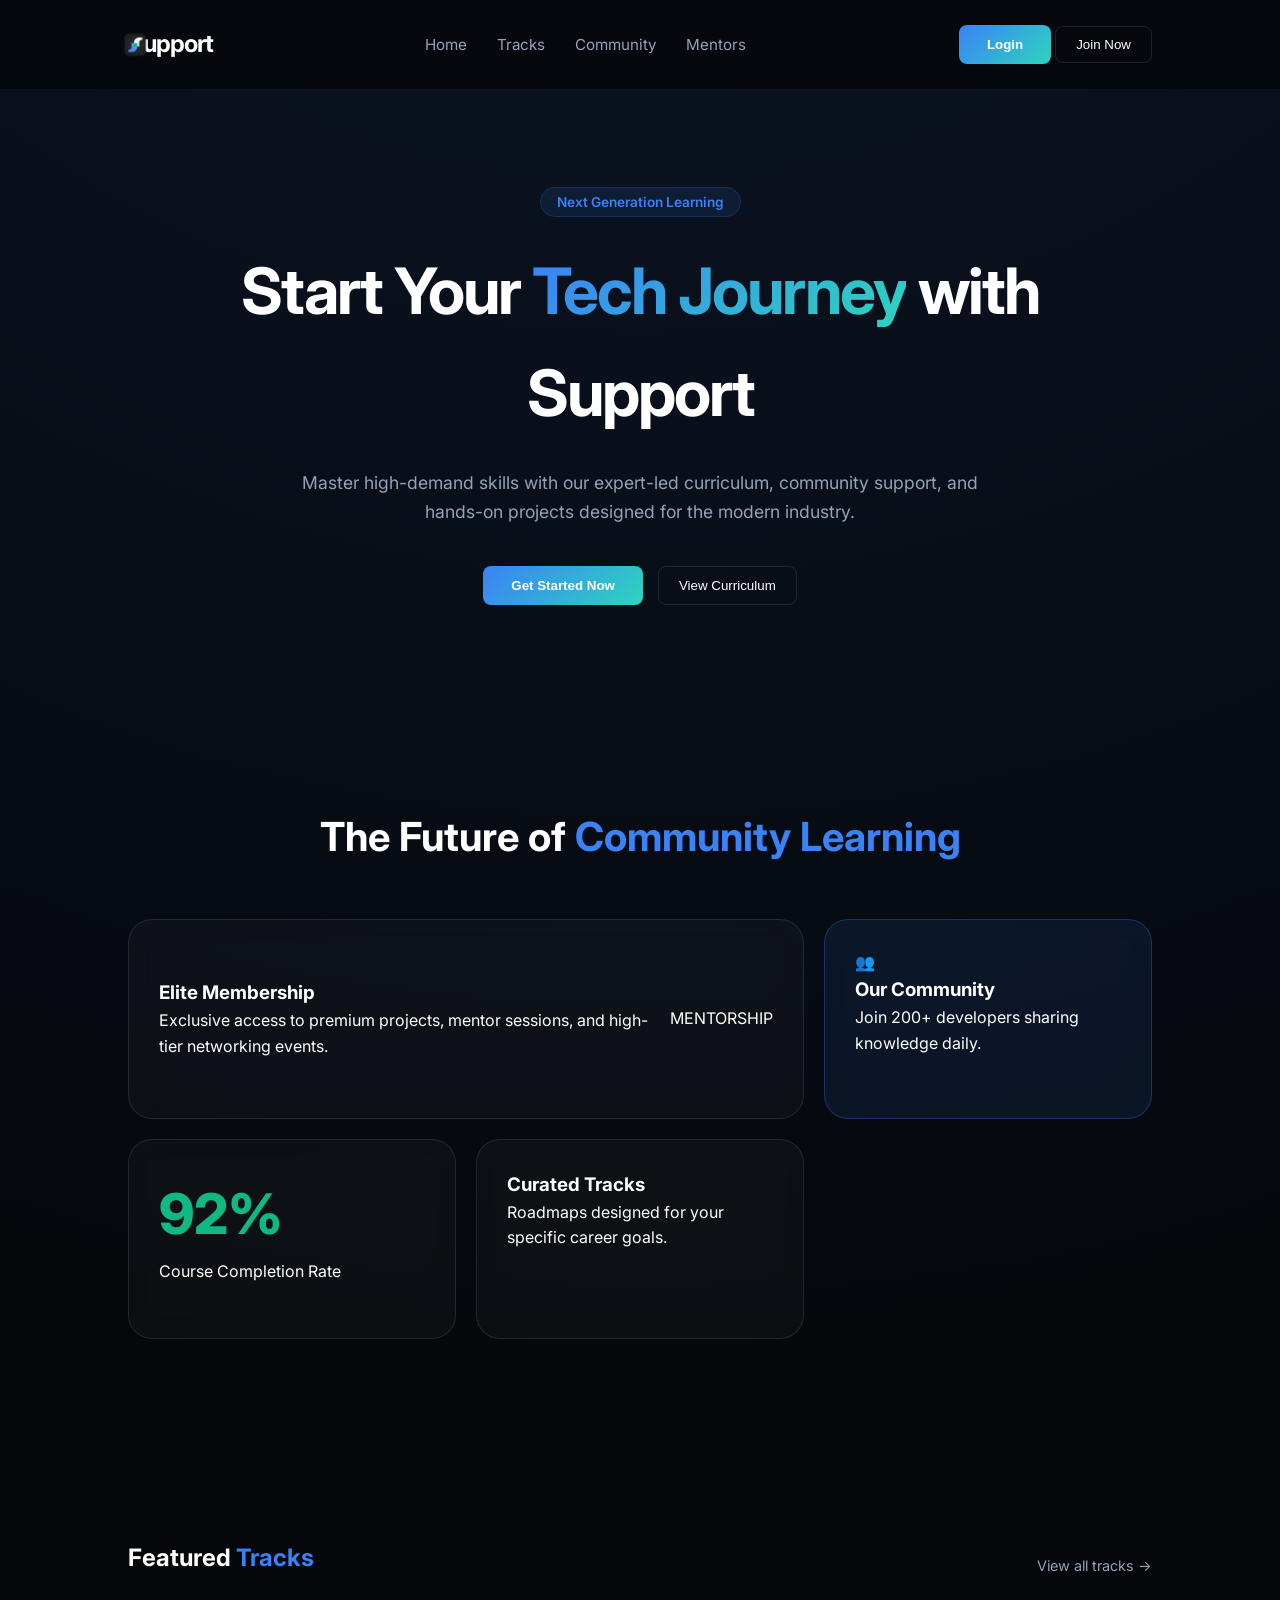
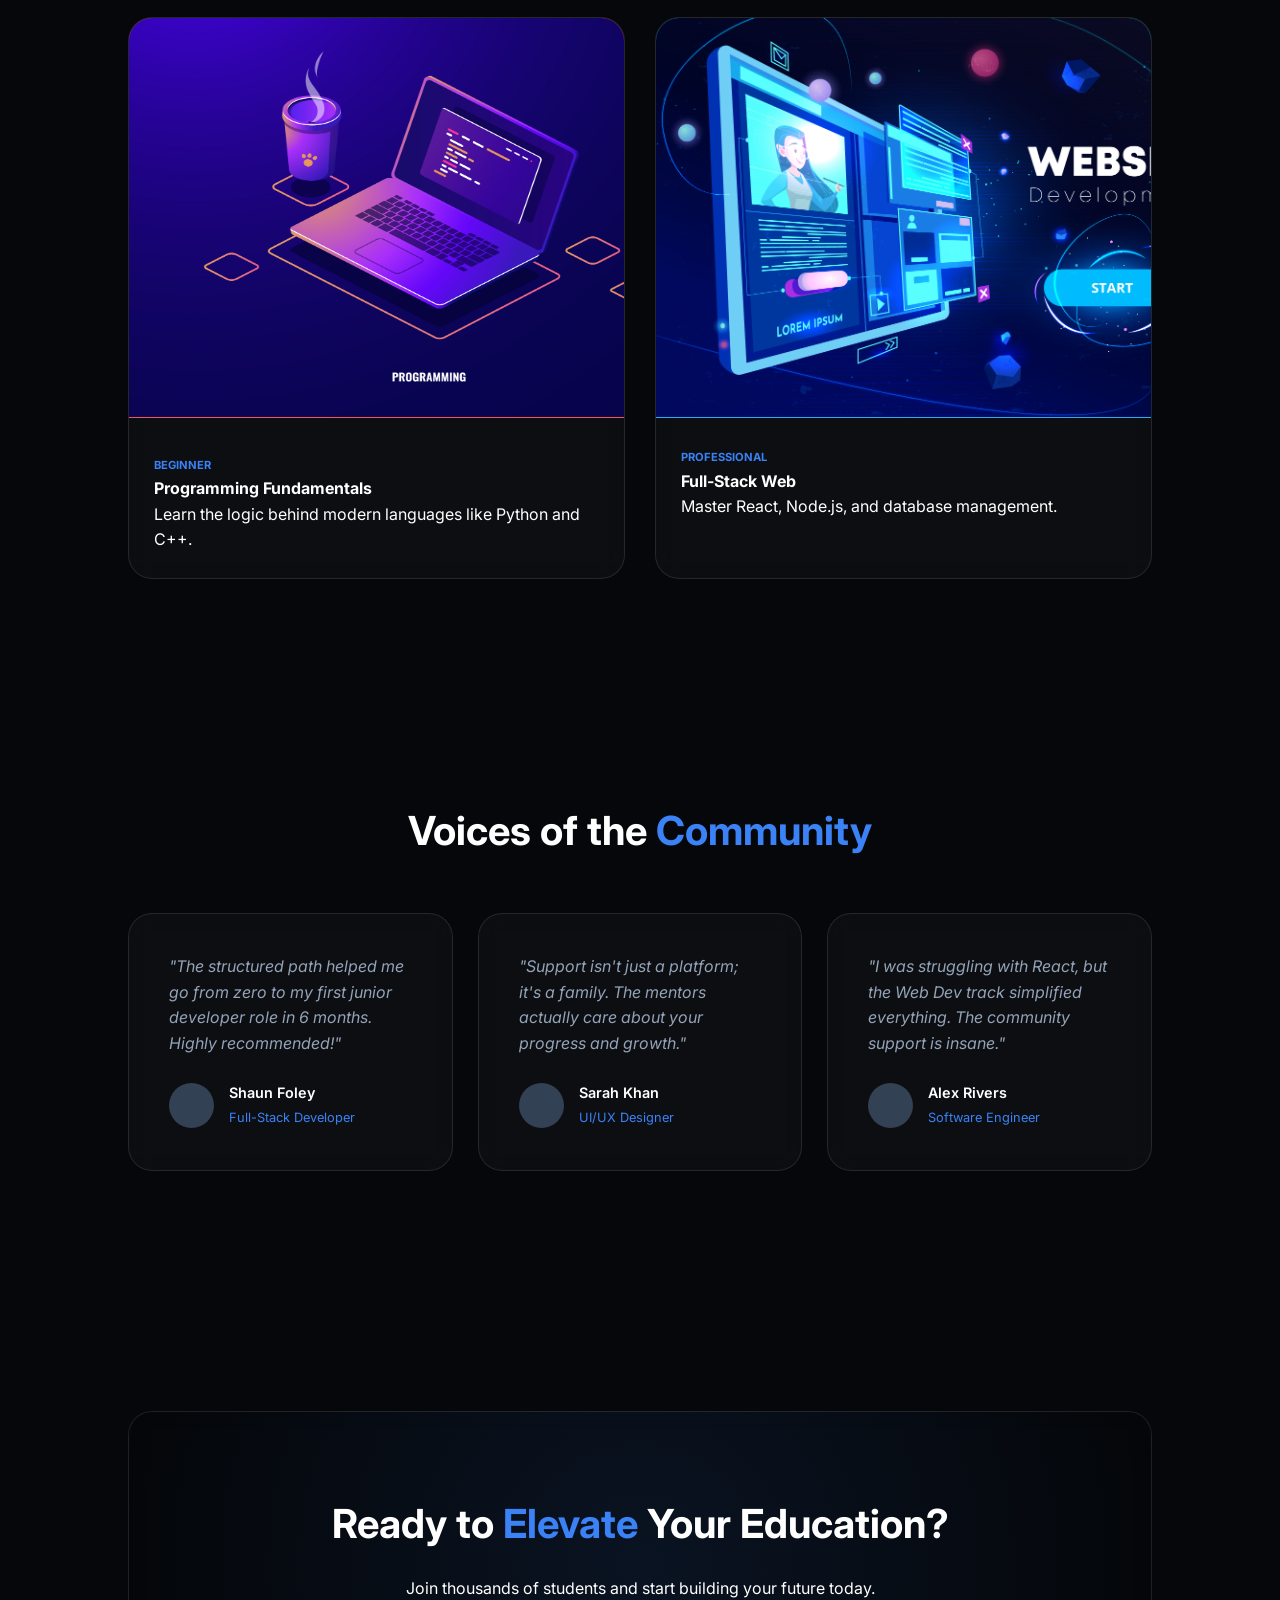
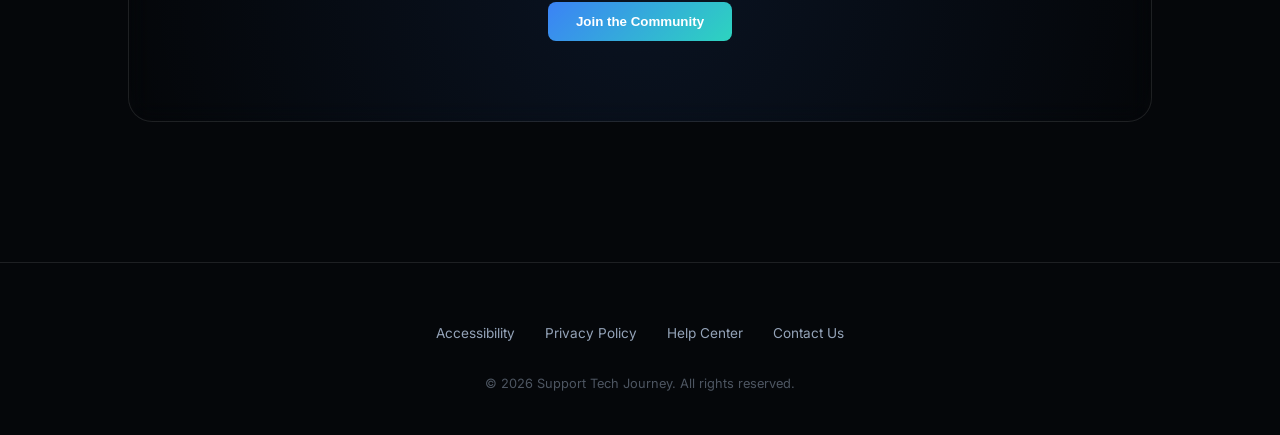
==== index.html @ 4a51d993 "add : main page and some assets" ====
<!DOCTYPE html>
<html lang="en">
<head>
    <meta charset="UTF-8">
    <meta name="viewport" content="width=device-width, initial-scale=1.0">
    <title>Support | Start Your Tech Journey</title>
    <link rel="stylesheet" href="css/style.css">
    <link rel="stylesheet" href="css/root.css">
    <link href="https://fonts.googleapis.com/css2?family=Inter:wght@300;400;600;700&display=swap" rel="stylesheet">
      <link rel="icon" type="image/png" href="assets/icons/ChatGPT_Image_Apr_16__2026__03_46_35_AM-removebg-preview.ico">
</head>
<body>

    <header>
        <nav class="navbar">
            <img src="assets/icons/ChatGPT_Image_Apr_16__2026__03_46_35_AM-removebg-preview.ico" alt="icon" width="30" height="30" class="support-icon"> 
            <div class="logo"> Support</div>
            <ul class="nav-links">
                <li><a href="#">Home</a></li>
                <li><a href="#">Tracks</a></li>
                <li><a href="#">Community</a></li>
                <li><a href="#">Mentors</a></li>
            </ul>
            <div class="nav-auth">
                <button class="btn-text">Login</button>
                <button class="btn-outline">Join Now</button>
            </div>
        </nav>
    </header>

    <section class="hero">
        <div class="hero-container">
            <span class="badge">Next Generation Learning</span>
            <h1>Start Your <span class="gradient-text">Tech Journey</span> with Support</h1>
            <p>Master high-demand skills with our expert-led curriculum, community support, and hands-on projects designed for the modern industry.</p>
            <div class="hero-actions">
                <button class="btn-primary">Get Started Now</button>
                <button class="btn-secondary">View Curriculum</button>
            </div>
        </div>
    </section>

    <section class="features">
        <h2 class="section-heading">The Future of <span class="blue-text">Community Learning</span></h2>
        <div class="bento-grid">
            <div class="card card-lg glass">
                <div class="card-content">
                    <h3>Elite Membership</h3>
                    <p>Exclusive access to premium projects, mentor sessions, and high-tier networking events.</p>
                </div>
                <div class="card-overlay-text">MENTORSHIP</div>
            </div>
            <div class="card card-sm glass accent-blue">
                <div class="icon">👥</div>
                <h3>Our Community</h3>
                <p>Join 200+ developers sharing knowledge daily.</p>
            </div>
            <div class="card card-sm glass">
                <h2 class="stat">92%</h2>
                <p>Course Completion Rate</p>
            </div>
            <div class="card card-md glass">
                <h3>Curated Tracks</h3>
                <p>Roadmaps designed for your specific career goals.</p>
            </div>
        </div>
    </section>

<section class="tracks">
        <div class="section-header">
            <h2>Featured <span class="blue-text">Tracks</span></h2>
            <a href="#" class="view-all">View all tracks →</a>
        </div>
        <div class="track-grid">
            <div class="track-card glass">
                <img src="assets/images/971.jpg" class="track-img img-prog">
                <div class="track-body">
                    <span class="tag">Beginner</span>
                    <h4>Programming Fundamentals</h4>
                    <p>Learn the logic behind modern languages like Python and C++.</p>
                </div>
            </div>
            <div class="track-card glass">
                
                    <img src="assets/images/1687.jpg" class="track-img img-web">
            
                <div class="track-body">
                    <span class="tag">Professional</span>
                    <h4>Full-Stack Web</h4>
                    <p>Master React, Node.js, and database management.</p>
                </div>
            </div>
        </div>
    </section>
    
    <section class="testimonials">
        <h2 class="section-heading">Voices of the <span class="blue-text">Community</span></h2>
        <div class="testimonial-grid">
            <div class="testimonial-card glass">
                <p>"The structured path helped me go from zero to my first junior developer role in 6 months. Highly recommended!"</p>
                <div class="user-info">
                    <div class="avatar"></div>
                    <div>
                        <span class="name">Shaun Foley</span>
                        <span class="title">Full-Stack Developer</span>
                    </div>
                </div>
            </div>
            <div class="testimonial-card glass">
                <p>"Support isn't just a platform; it's a family. The mentors actually care about your progress and growth."</p>
                <div class="user-info">
                    <div class="avatar"></div>
                    <div>
                        <span class="name">Sarah Khan</span>
                        <span class="title">UI/UX Designer</span>
                    </div>
                </div>
            </div>
            <div class="testimonial-card glass">
                <p>"I was struggling with React, but the Web Dev track simplified everything. The community support is insane."</p>
                <div class="user-info">
                    <div class="avatar"></div>
                    <div>
                        <span class="name">Alex Rivers</span>
                        <span class="title">Software Engineer</span>
                    </div>
                </div>
            </div>
        </div>
    </section>

    <section class="cta">
        <div class="cta-box glass">
            <h2>Ready to <span class="blue-text">Elevate</span> Your Education?</h2>
            <p>Join thousands of students and start building your future today.</p>
            <button class="btn-primary">Join the Community</button>
        </div>
    </section>

    <footer>
        <div class="footer-content">
            <div class="footer-links">
                <a href="#">Accessibility</a>
                <a href="#">Privacy Policy</a>
                <a href="#">Help Center</a>
                <a href="#">Contact Us</a>
            </div>
            <p class="copyright">© 2026 Support Tech Journey. All rights reserved.</p>
        </div>
    </footer>

</body>
</html>
---- css/style.css ----
* {
    margin: 0;
    padding: 0;
    box-sizing: border-box;
}

.support-icon{
    position: absolute;
    left: 120px;
}

body {
    background-color: var(--bg-color);
    color: var(--text-primary);
    font-family: 'Inter', sans-serif;
    line-height: 1.6;
    overflow-x: hidden;
    background-image: radial-gradient(circle at 50% -20%, rgba(59, 130, 246, 0.15), transparent 50%);
}

.navbar {
    display: flex;
    justify-content: space-between;
    align-items: center;
    padding: 25px 10%;
    position: sticky;
    top: 0;
    z-index: 1000;
    background: rgba(5, 7, 10, 0.8);
    backdrop-filter: blur(10px);
}

.logo { font-size: 1.5rem; font-weight: 700; letter-spacing: -1px; }

.nav-links { display: flex; list-style: none; gap: 30px; }
.nav-links a { text-decoration: none; color: var(--text-secondary); font-size: 0.95rem; transition: 0.3s; }
.nav-links a:hover { color: var(--text-primary); }


.btn-text {
    background: var(--gradient-blue);
    color: white;
    border: none;
    padding: 12px 28px;
    border-radius: 8px;
    font-weight: 600;
    cursor: pointer;
}

.btn-outline {
    background: transparent;
    border: 1px solid var(--border-color);
    color: white;
    padding: 10px 20px;
    border-radius: 8px;
    cursor: pointer;
}
.btn-primary {
    background: var(--gradient-blue);
    color: white;
    border: none;
    padding: 12px 28px;
    border-radius: 8px;
    font-weight: 600;
    cursor: pointer;
}

.btn-secondary {
    background: transparent;
    border: 1px solid var(--border-color);
    color: white;
    padding: 10px 20px;
    border-radius: 8px;
    cursor: pointer;
}




.hero {
    padding: 100px 10% 60px;
    text-align: center;
}

.badge {
    background: rgba(59, 130, 246, 0.1);
    border: 1px solid rgba(59, 130, 246, 0.2);
    color: var(--accent-blue);
    padding: 6px 16px;
    border-radius: 20px;
    font-size: 0.85rem;
    font-weight: 600;
}

.hero h1 {
    font-size: 4rem;
    margin: 25px 0;
    letter-spacing: -2px;
}

.gradient-text {
    background: var(--gradient-blue);
    -webkit-background-clip: text;
    -webkit-text-fill-color: transparent;
}

.hero p {
    color: var(--text-secondary);
    max-width: 700px;
    margin: 0 auto 40px;
    font-size: 1.1rem;
}

.hero-actions { display: flex; justify-content: center; gap: 15px; }

.features { padding: 80px 10%; }
.section-heading { text-align: center; margin-bottom: 50px; font-size: 2.5rem; }
.blue-text { color: var(--accent-blue); }

.bento-grid {
    display: grid;
    grid-template-columns: repeat(3, 1fr);
    grid-template-rows: repeat(2, 200px);
    gap: 20px;
}

.glass {
    background: var(--card-bg);
    border: 1px solid var(--border-color);
    backdrop-filter: blur(12px);
    border-radius: 24px;
    padding: 30px;
    position: relative;
    overflow: hidden;
}

.card-lg { grid-column: span 2; display: flex; align-items: center; }
.accent-blue { background: rgba(59, 130, 246, 0.1); border-color: rgba(59, 130, 246, 0.3); }

.stat { font-size: 3.5rem; font-weight: 800; color: #10b981; }

.tracks { padding: 60px 10%; }
.section-header { display: flex; justify-content: space-between; align-items: flex-end; margin-bottom: 40px; }
.view-all { color: var(--text-secondary); text-decoration: none; font-size: 0.9rem; }

.track-grid { display: grid; grid-template-columns: 1fr 1fr; gap: 30px; }
.track-card { padding: 0; transition: transform 0.3s ease; cursor: pointer; }
.track-card:hover { transform: translateY(-10px); border-color: var(--accent-blue); }

.track-img { height: 400px;background: #1a1c2e; border-bottom: 1px solid var(--border-color); }
.img-prog { background: linear-gradient(to bottom, #ef4444, #991b1b);  width: 600px;}
.img-web { background: #0ea5e9; display: flex; align-items: center; justify-content: center; font-weight: 800; width: 600px;}

.track-body { padding: 25px; }
.tag { font-size: 0.7rem; text-transform: uppercase; color: var(--accent-blue); font-weight: 700; }

.testimonials {
    padding: 100px 10%;
    text-align: center;
}

.testimonial-grid {
    display: grid;
    grid-template-columns: repeat(auto-fit, minmax(300px, 1fr));
    gap: 25px;
    margin-top: 50px;
}

.testimonial-card {
    text-align: left;
    padding: 40px;
}

.testimonial-card p {
    color: var(--text-secondary);
    font-style: italic;
    margin-bottom: 25px;
    font-size: 1rem;
}

.user-info {
    display: flex;
    align-items: center;
    gap: 15px;
}

.avatar {
    width: 45px;
    height: 45px;
    background: #334155;
    border-radius: 50%;
}

.name {
    display: block;
    font-weight: 600;
    font-size: 0.9rem;
}

.title {
    font-size: 0.8rem;
    color: var(--accent-blue);
}

.cta {
    padding: 80px 10%;
    text-align: center;
}

.cta-box {
    padding: 80px 40px;
    background: radial-gradient(circle at center, rgba(59, 130, 246, 0.1), transparent);
}

.cta h2 {
    font-size: 2.5rem;
    margin-bottom: 20px;
}

footer {
    padding: 60px 10% 40px;
    border-top: 1px solid var(--border-color);
    text-align: center;
}

.footer-links {
    display: flex;
    justify-content: center;
    gap: 30px;
    margin-bottom: 30px;
}

.footer-links a {
    color: var(--text-secondary);
    text-decoration: none;
    font-size: 0.85rem;
    transition: 0.3s;
}

.footer-links a:hover {
    color: var(--text-primary);
}

.social-icons {
    margin-bottom: 20px;
    font-size: 1.2rem;
    display: flex;
    justify-content: center;
    gap: 20px;
    opacity: 0.7;
}

.copyright {
    font-size: 0.8rem;
    color: var(--text-secondary);
    opacity: 0.5;
}

section {
    margin-bottom: 60px;
}
---- css/root.css ----
:root {
    --bg-color: #05070a;
    --card-bg: rgba(255, 255, 255, 0.03);
    --border-color: rgba(255, 255, 255, 0.1);
    --accent-blue: #3b82f6;
    --text-primary: #ffffff;
    --text-secondary: #94a3b8;
    --gradient-blue: linear-gradient(135deg, #3b82f6 0%, #2dd4bf 100%);
}
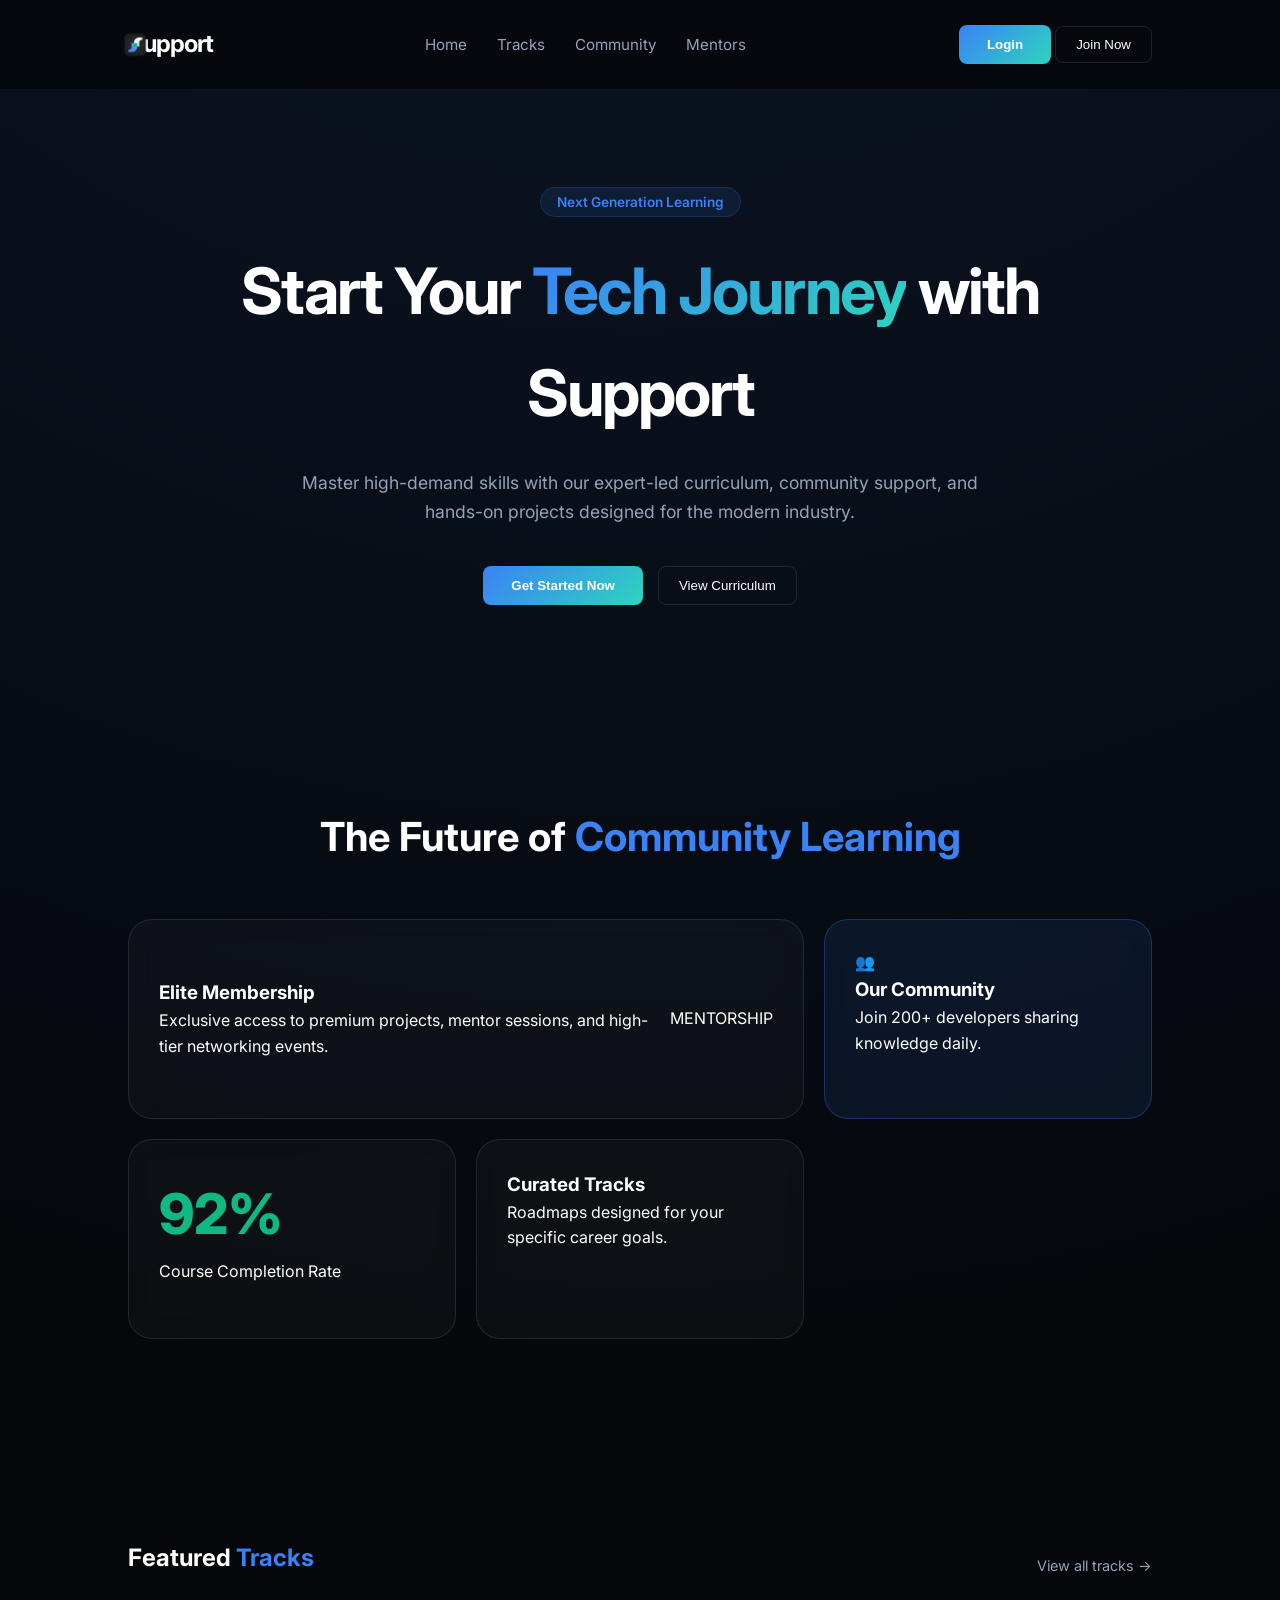
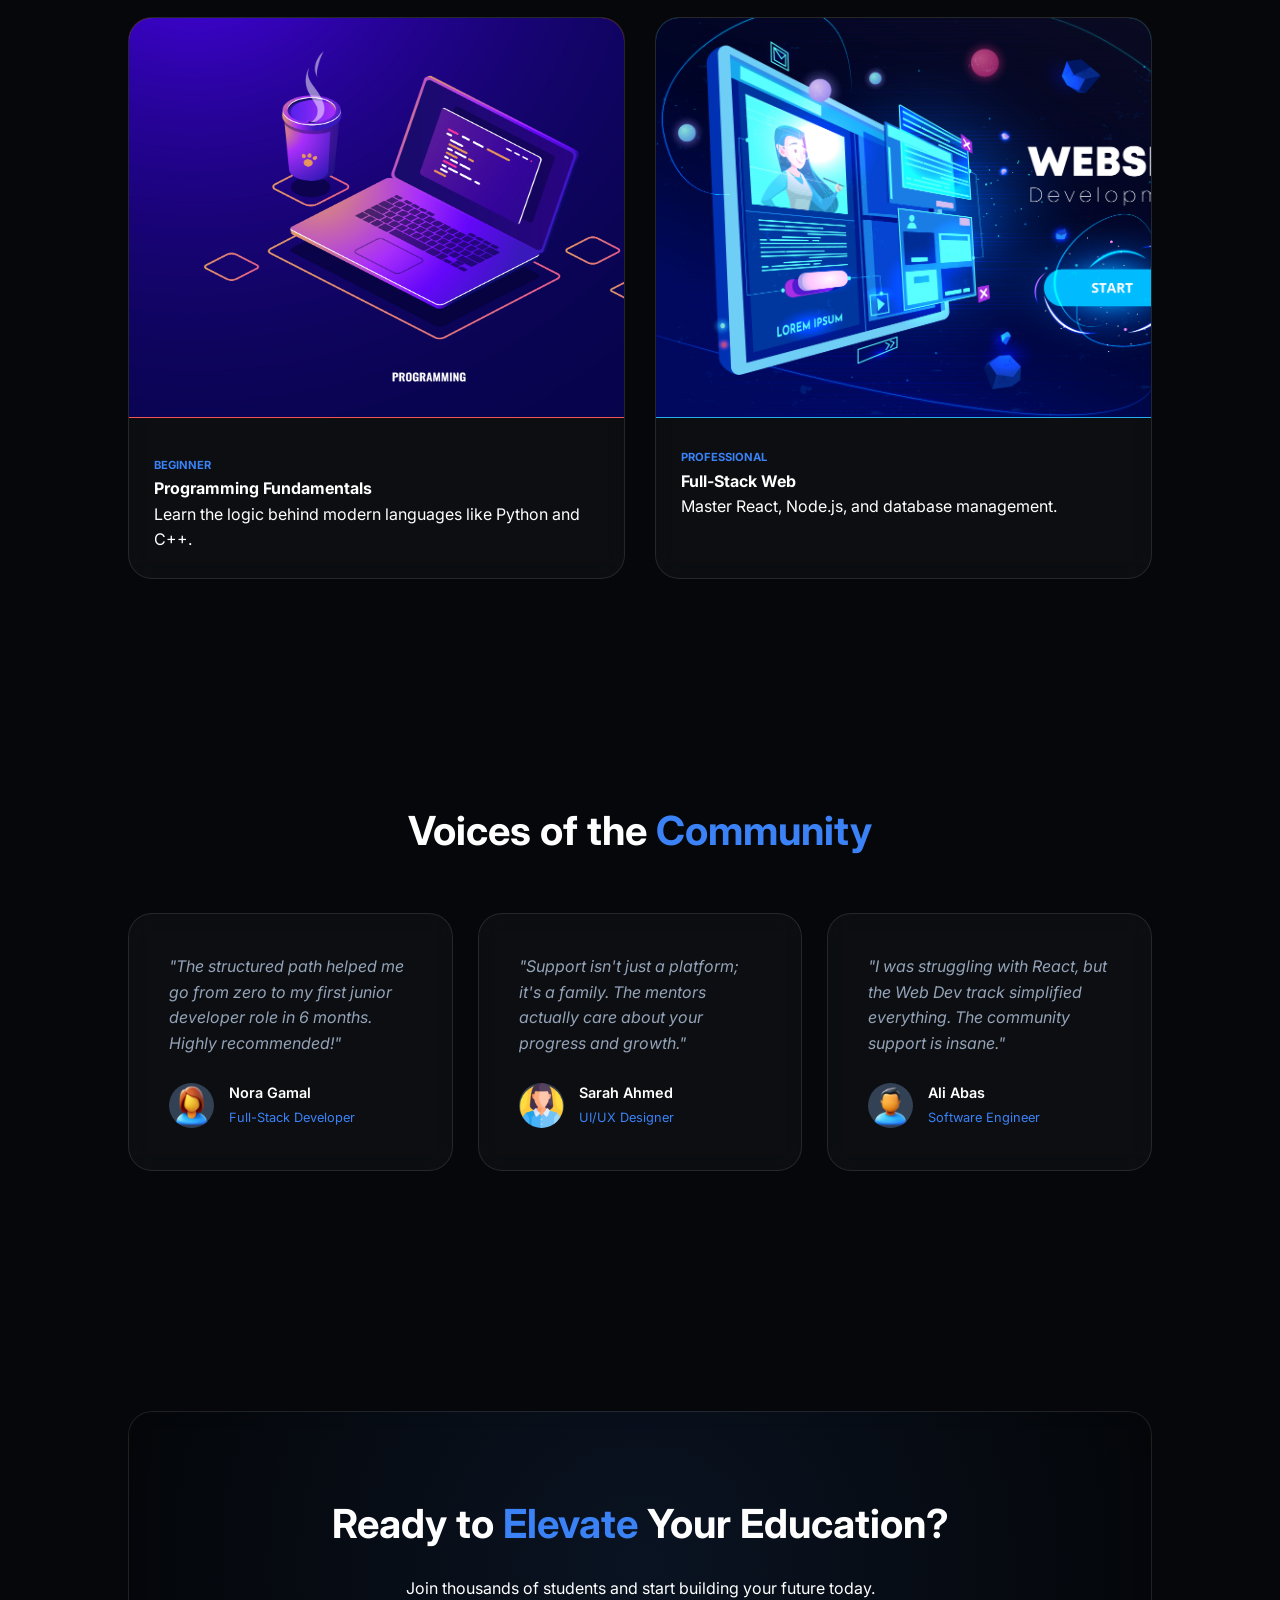
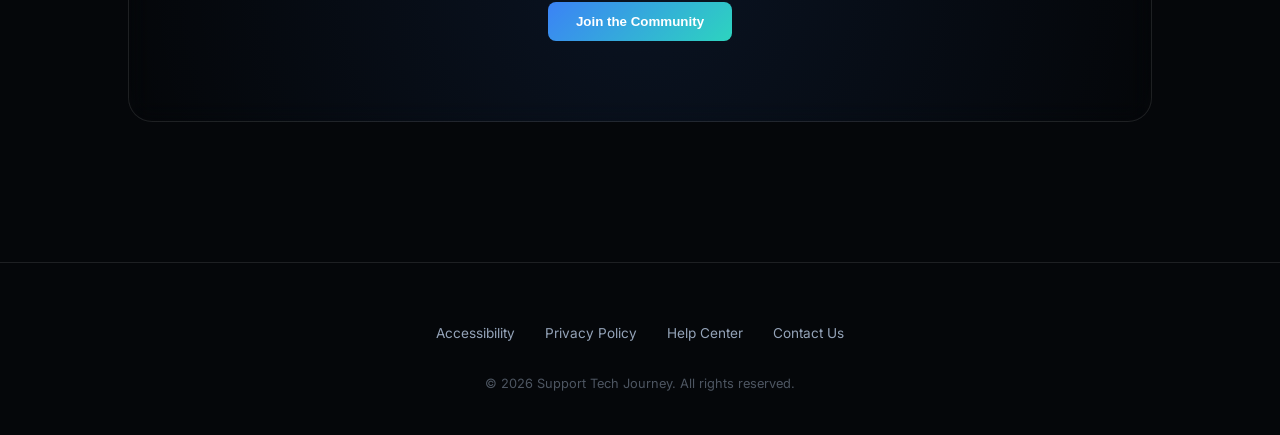
==== commit b84bfdca: "fix : main and profile wronge events" ====
--- a/index.html
+++ b/index.html
@@ -29,7 +29,7 @@
     </header>
 
     <section class="hero">
-        <div class="hero-container">
+        <div class="hero-cont">
             <span class="badge">Next Generation Learning</span>
             <h1>Start Your <span class="gradient-text">Tech Journey</span> with Support</h1>
             <p>Master high-demand skills with our expert-led curriculum, community support, and hands-on projects designed for the modern industry.</p>
@@ -99,9 +99,9 @@
             <div class="testimonial-card glass">
                 <p>"The structured path helped me go from zero to my first junior developer role in 6 months. Highly recommended!"</p>
                 <div class="user-info">
-                    <div class="avatar"></div>
+                    <img src="assets/icons/icons8-person-50-2.png" alt="" class="avatar">
                     <div>
-                        <span class="name">Shaun Foley</span>
+                        <span class="name">Nora Gamal</span>
                         <span class="title">Full-Stack Developer</span>
                     </div>
                 </div>
@@ -109,9 +109,9 @@
             <div class="testimonial-card glass">
                 <p>"Support isn't just a platform; it's a family. The mentors actually care about your progress and growth."</p>
                 <div class="user-info">
-                    <div class="avatar"></div>
+                    <img src="assets/icons/woman_4140054.png" alt="" class="avatar">
                     <div>
-                        <span class="name">Sarah Khan</span>
+                        <span class="name">Sarah Ahmed</span>
                         <span class="title">UI/UX Designer</span>
                     </div>
                 </div>
@@ -119,9 +119,9 @@
             <div class="testimonial-card glass">
                 <p>"I was struggling with React, but the Web Dev track simplified everything. The community support is insane."</p>
                 <div class="user-info">
-                    <div class="avatar"></div>
+                   <img src="assets/icons/icons8-person-50.png" alt=""class="avatar">
                     <div>
-                        <span class="name">Alex Rivers</span>
+                        <span class="name">Ali Abas</span>
                         <span class="title">Software Engineer</span>
                     </div>
                 </div>
@@ -133,7 +133,7 @@
         <div class="cta-box glass">
             <h2>Ready to <span class="blue-text">Elevate</span> Your Education?</h2>
             <p>Join thousands of students and start building your future today.</p>
-            <button class="btn-primary">Join the Community</button>
+            <button class="btn-primary"  onclick="window.location.href='pages/profile.html'">Join the Community</button>
         </div>
     </section>
 
--- a/css/root.css
+++ b/css/root.css
@@ -6,4 +6,12 @@
     --text-primary: #ffffff;
     --text-secondary: #94a3b8;
     --gradient-blue: linear-gradient(135deg, #3b82f6 0%, #2dd4bf 100%);
+        --bg-darker: #05070a;
+    --bg-sidebar: #0a0c1a;
+    --accent-blue: #3b82f6;
+    --accent-green: #10b981;
+    --text-main: #ffffff;
+    --text-dim: #94a3b8;
+    --glass: rgba(255, 255, 255, 0.03);
+    --border: rgba(255, 255, 255, 0.08);
 }
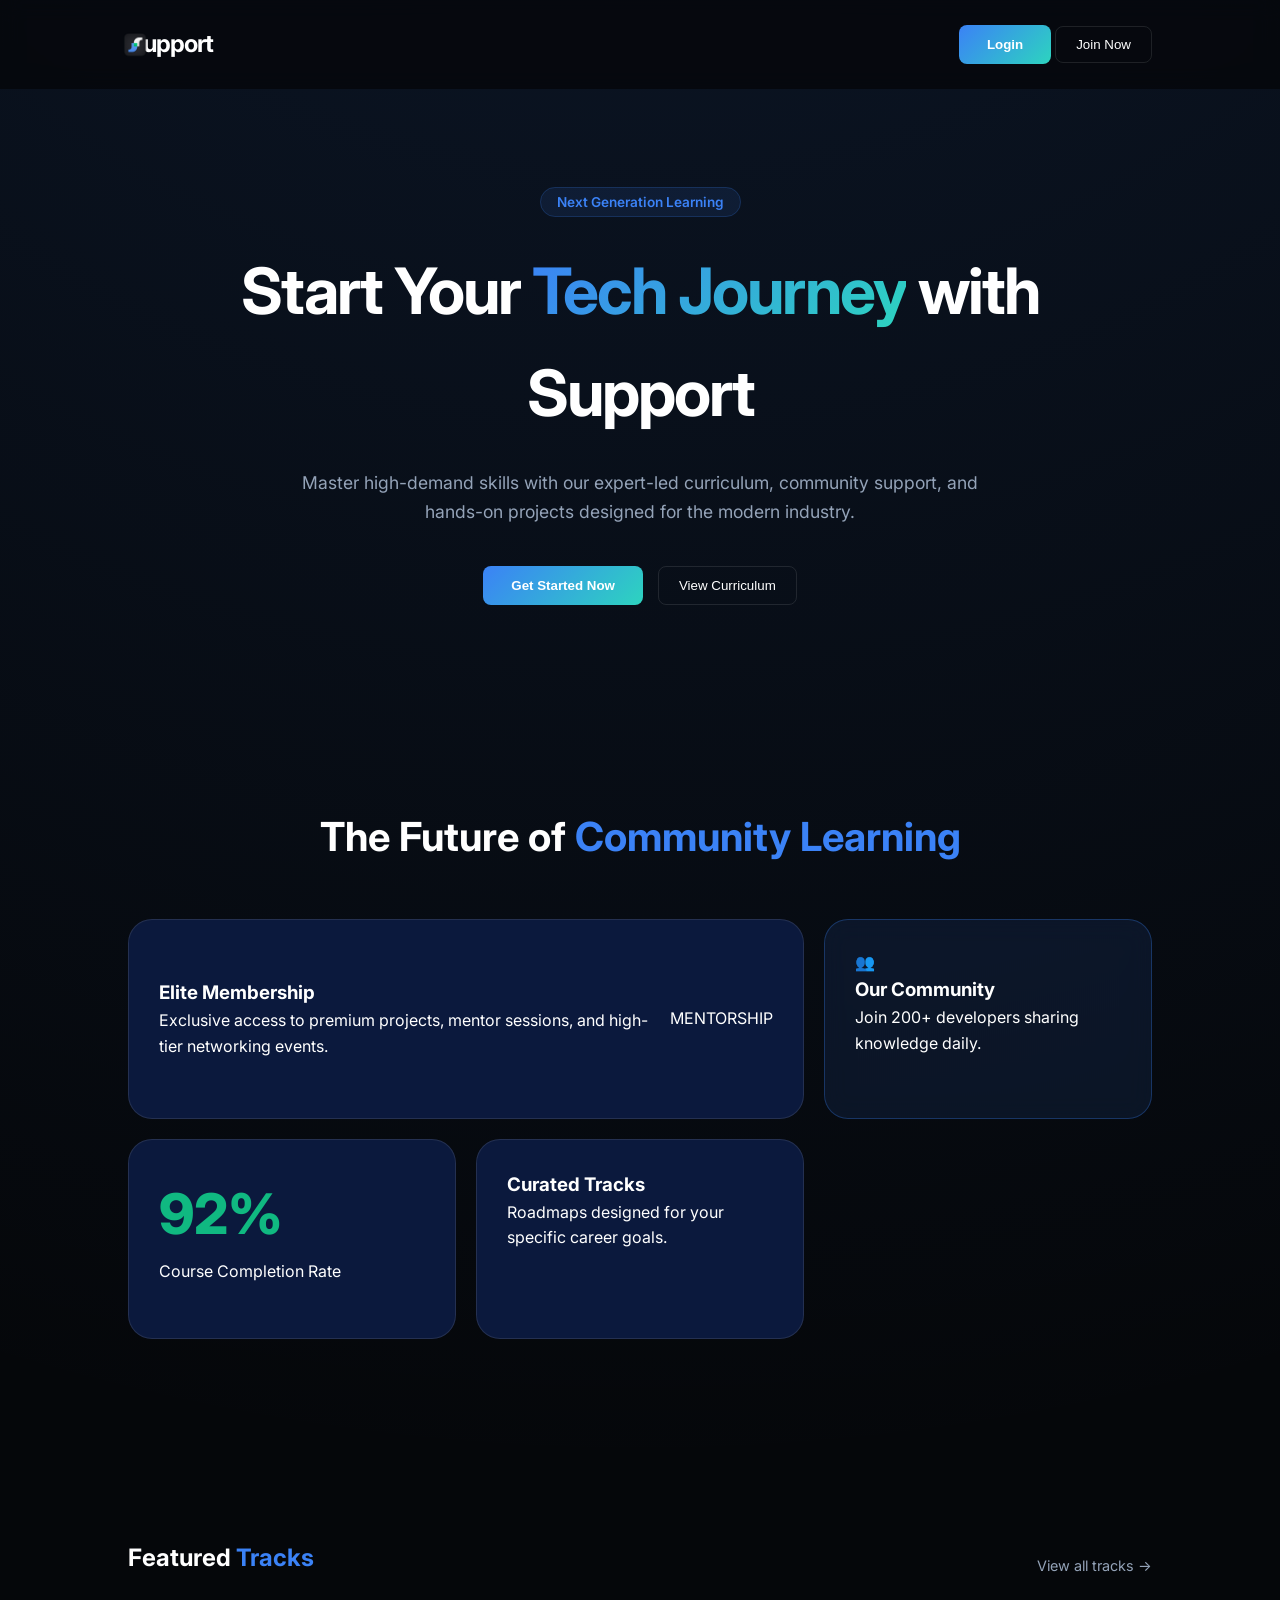
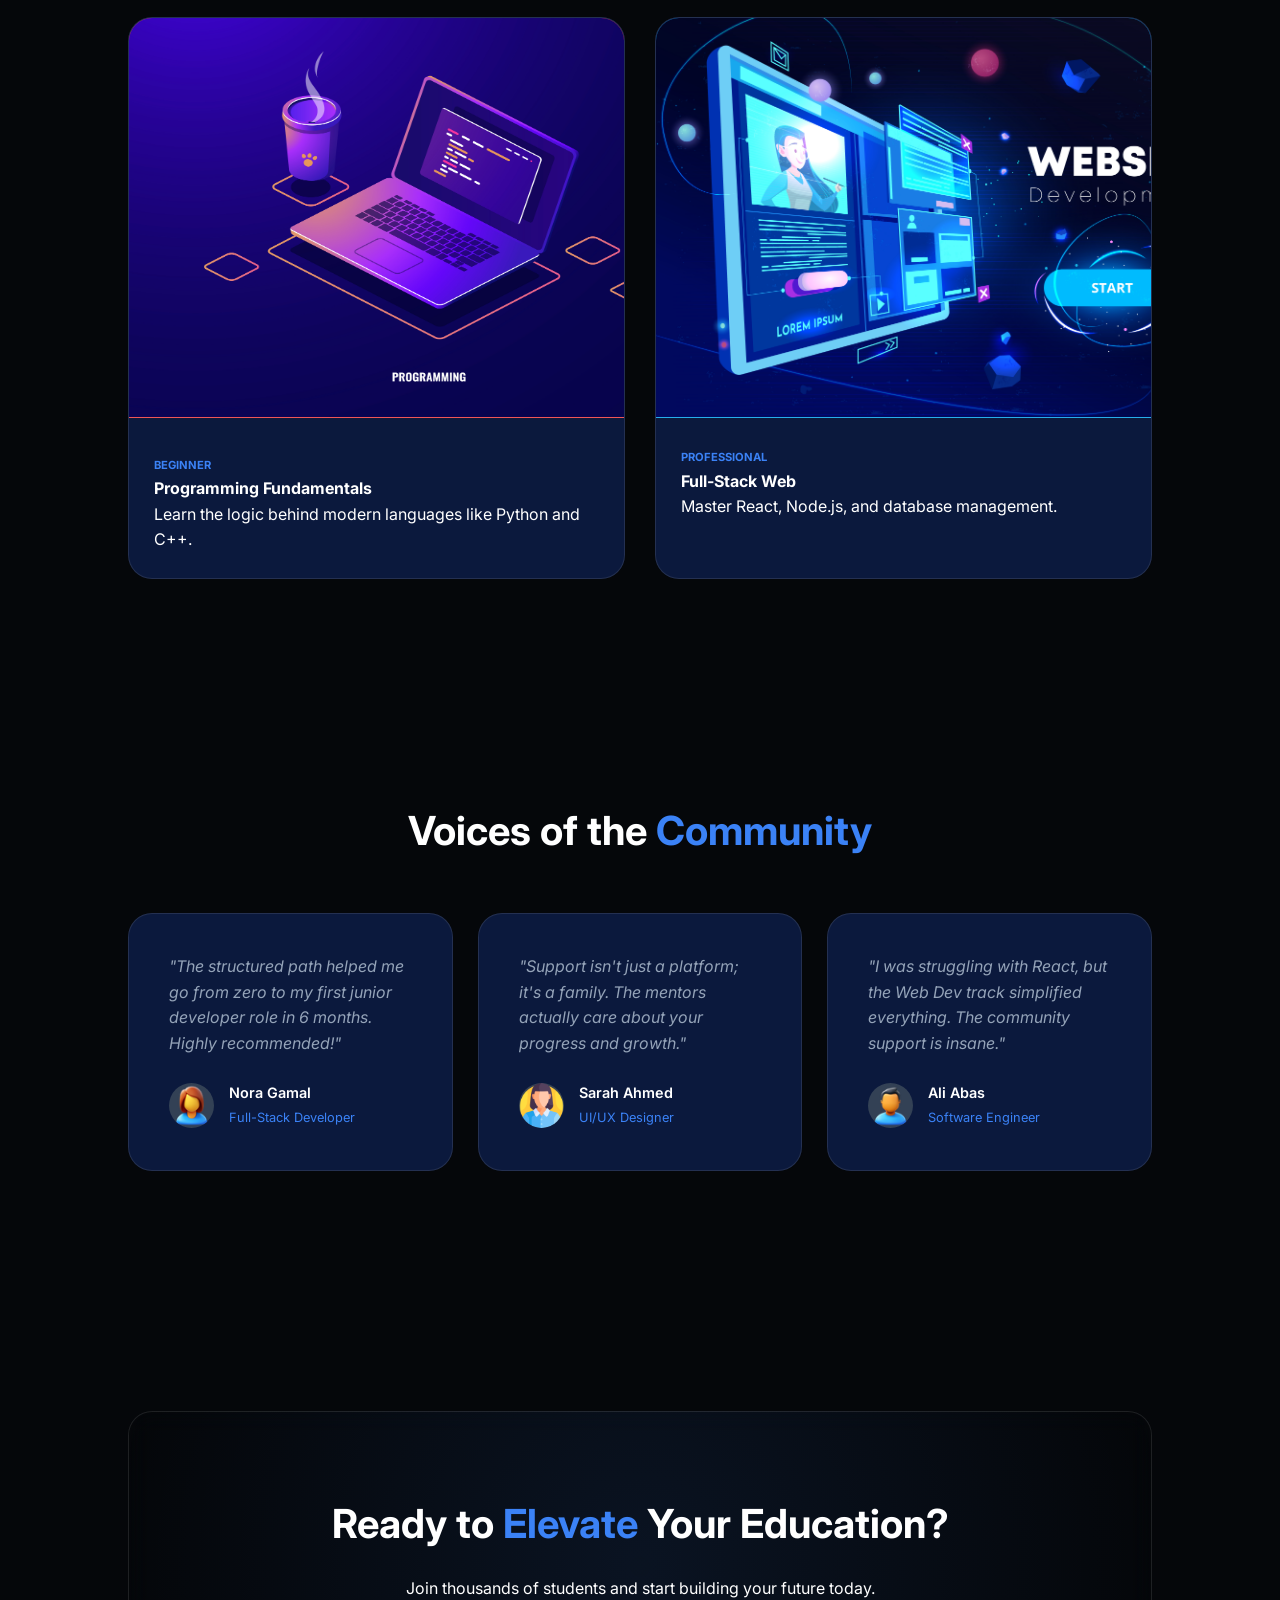
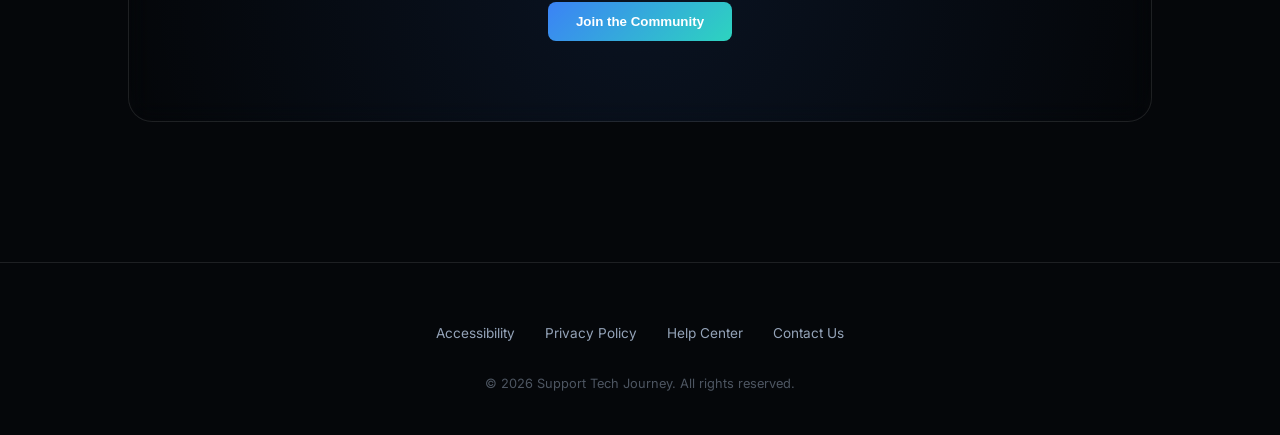
==== commit 97a50dcc: "add : core pages" ====
--- a/index.html
+++ b/index.html
@@ -13,16 +13,11 @@
 
     <header>
         <nav class="navbar">
-            <img src="assets/icons/ChatGPT_Image_Apr_16__2026__03_46_35_AM-removebg-preview.ico" alt="icon" width="30" height="30" class="support-icon"> 
+            <img src="assets/icons/SupportLogo.ico" alt="icon" width="30" height="30" class="support-icon"> 
             <div class="logo"> Support</div>
-            <ul class="nav-links">
-                <li><a href="#">Home</a></li>
-                <li><a href="#">Tracks</a></li>
-                <li><a href="#">Community</a></li>
-                <li><a href="#">Mentors</a></li>
-            </ul>
+
             <div class="nav-auth">
-                <button class="btn-text">Login</button>
+                <button class="btn-text"  onclick="window.location.href='pages/login.html'" >Login</button>
                 <button class="btn-outline">Join Now</button>
             </div>
         </nav>
--- a/css/style.css
+++ b/css/style.css
@@ -10,8 +10,8 @@
 }
 
 body {
-    background-color: var(--bg-color);
-    color: var(--text-primary);
+    background-color: var(--bg-darker);
+    color: var(--text-main);
     font-family: 'Inter', sans-serif;
     line-height: 1.6;
     overflow-x: hidden;
@@ -258,4 +258,36 @@
 
 section {
     margin-bottom: 60px;
+}
+
+
+/* Main Sid-bar */
+
+.dashboard-container {
+    display: grid;
+    grid-template-columns: 260px 1fr;
+    min-height: 100vh;
+}
+
+.sidebar {
+    background: var(--bg-sidebar);
+    border-right: 1px solid var(--border);
+    padding: 40px 20px;
+}
+
+.sidebar-header h2 { color: var(--accent-blue); margin-bottom: 5px; }
+.sidebar-header span { font-size: 0.8rem; color: var(--text-dim); }
+
+.sidebar-nav { margin-top: 50px; display: flex; flex-direction: column; gap: 10px; }
+.sidebar-nav a {
+    text-decoration: none;
+    color: var(--text-dim);
+    padding: 12px 15px;
+    border-radius: 8px;
+    transition: 0.3s;
+}
+.sidebar-nav a:hover {
+    background: rgba(59, 130, 246, 0.1);
+    color: var(--accent-blue);
+    border-right: 3px solid var(--accent-blue);
 }
--- a/css/root.css
+++ b/css/root.css
@@ -6,7 +6,7 @@
     --text-primary: #ffffff;
     --text-secondary: #94a3b8;
     --gradient-blue: linear-gradient(135deg, #3b82f6 0%, #2dd4bf 100%);
-        --bg-darker: #05070a;
+    --bg-darker: #05070a;
     --bg-sidebar: #0a0c1a;
     --accent-blue: #3b82f6;
     --accent-green: #10b981;
@@ -14,4 +14,11 @@
     --text-dim: #94a3b8;
     --glass: rgba(255, 255, 255, 0.03);
     --border: rgba(255, 255, 255, 0.08);
-}+    --bg-color: #020f36;
+    --card-bg: #0b193d;
+    --border-color: rgba(255, 255, 255, 0.1);
+    --primary-blue: #70a1ff;
+    --text-muted: #8892b0;
+}
+
+
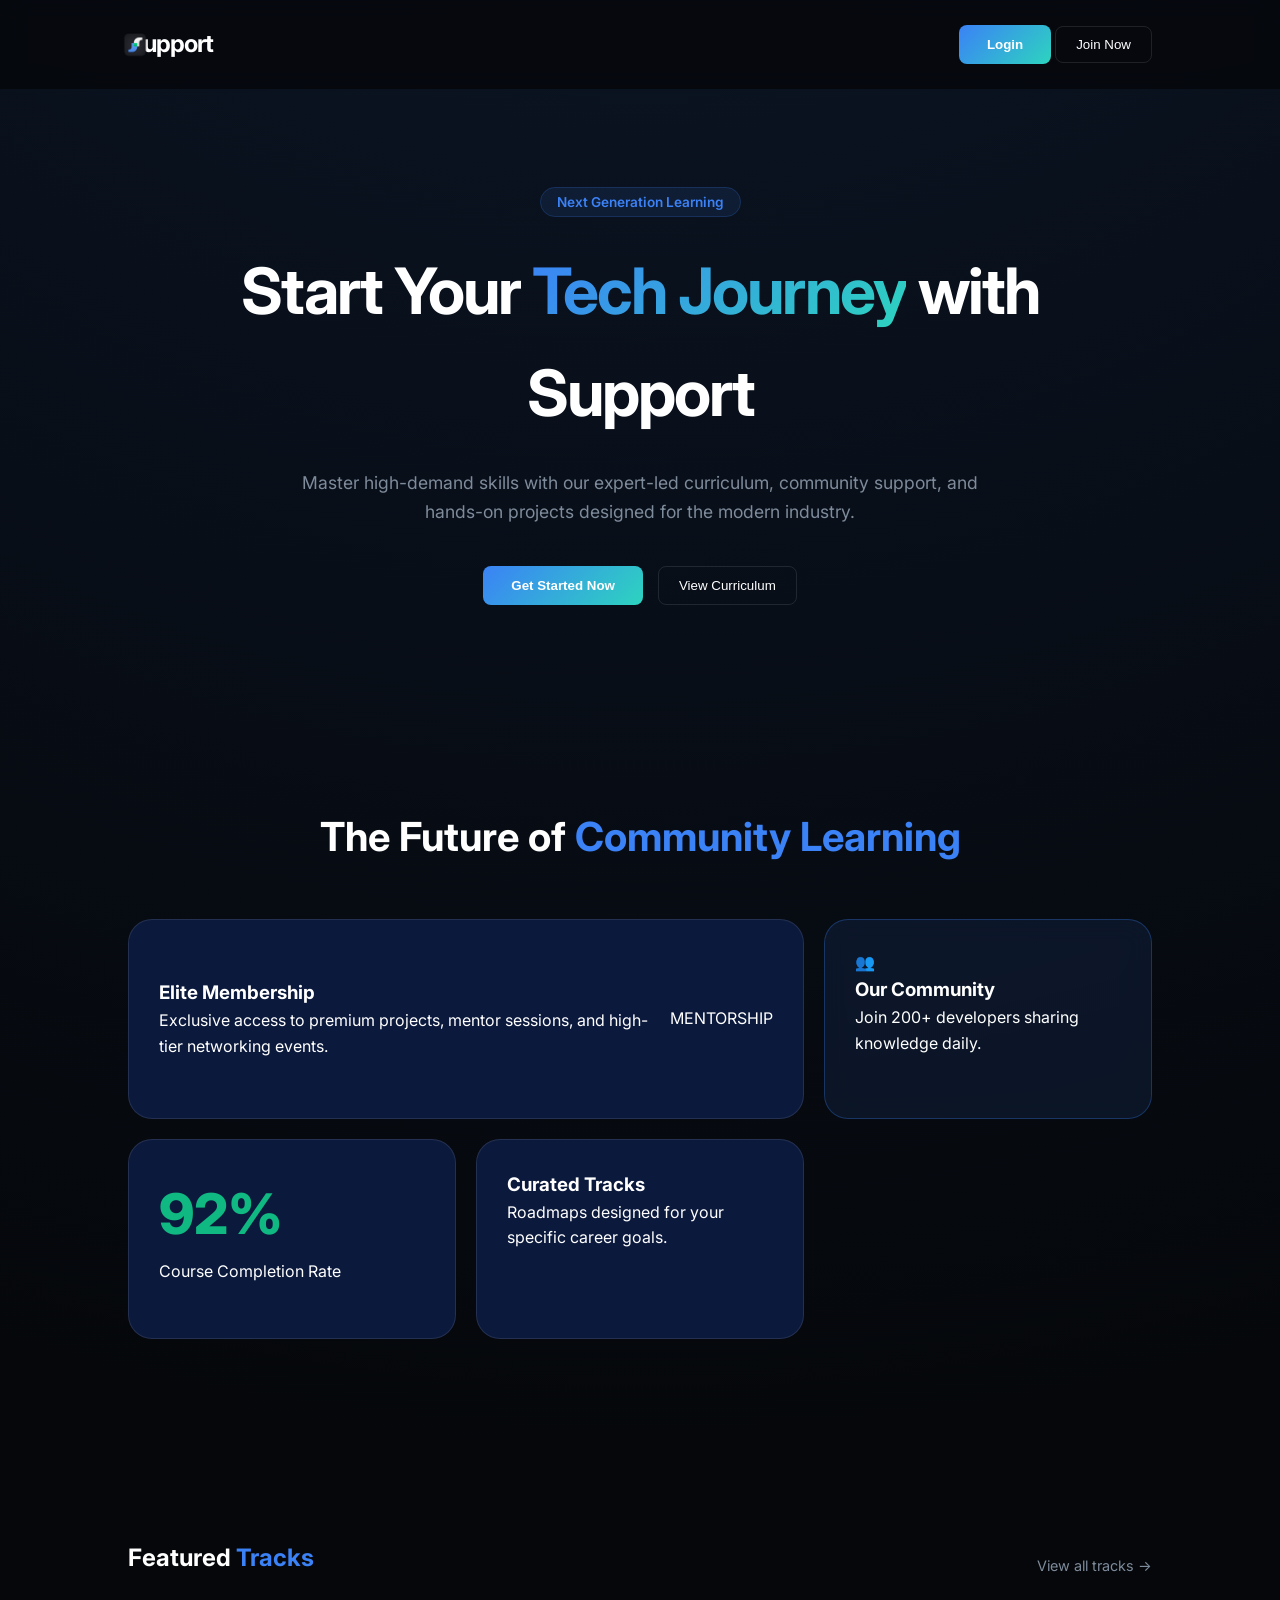
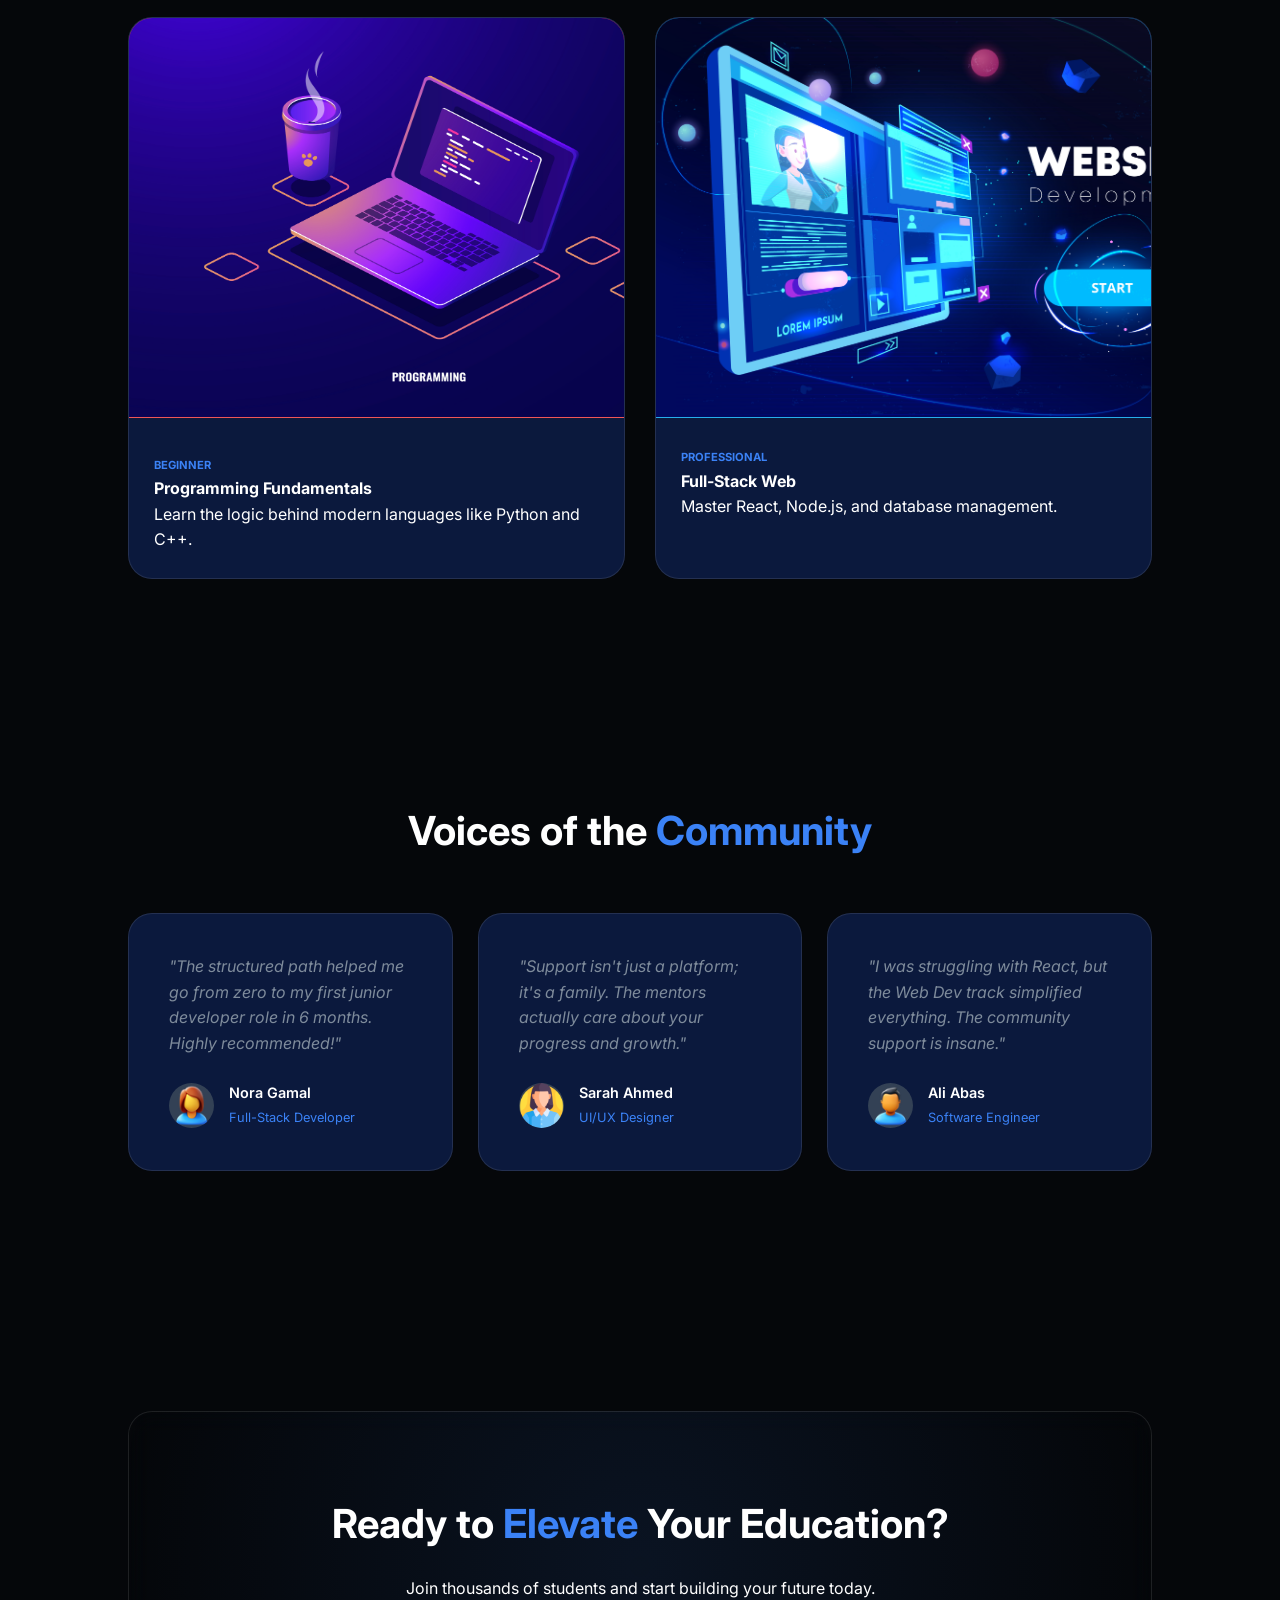
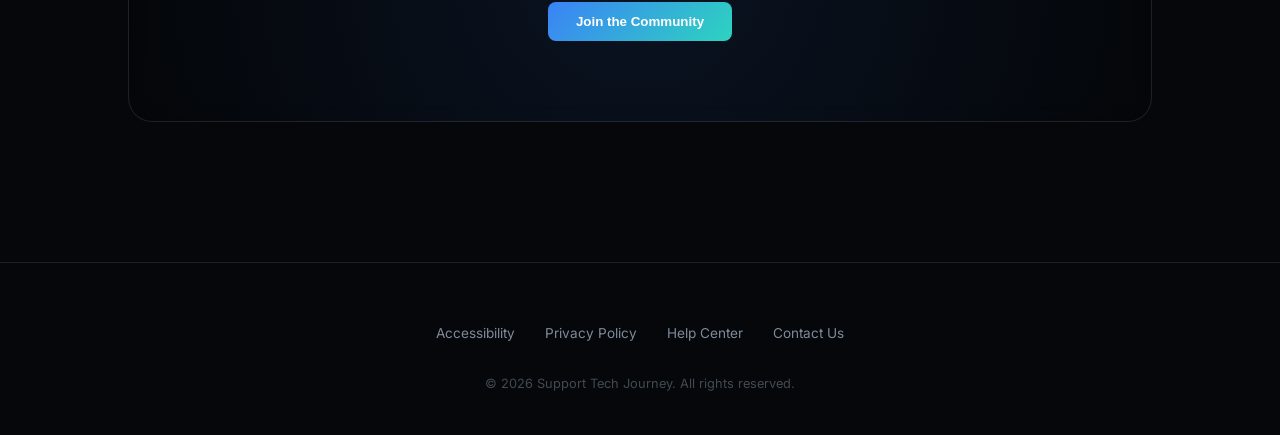
==== commit 5550fe34: "First Real Virsion" ====
--- a/index.html
+++ b/index.html
@@ -3,11 +3,11 @@
 <head>
     <meta charset="UTF-8">
     <meta name="viewport" content="width=device-width, initial-scale=1.0">
-    <title>Support | Start Your Tech Journey</title>
+    <title >Support </title>
     <link rel="stylesheet" href="css/style.css">
     <link rel="stylesheet" href="css/root.css">
     <link href="https://fonts.googleapis.com/css2?family=Inter:wght@300;400;600;700&display=swap" rel="stylesheet">
-      <link rel="icon" type="image/png" href="assets/icons/ChatGPT_Image_Apr_16__2026__03_46_35_AM-removebg-preview.ico">
+      <link rel="icon" type="image/png" href="assets/icons/SupportLogo.ico">
 </head>
 <body>
 
@@ -18,7 +18,7 @@
 
             <div class="nav-auth">
                 <button class="btn-text"  onclick="window.location.href='pages/login.html'" >Login</button>
-                <button class="btn-outline">Join Now</button>
+                <button class="btn-outline" onclick="window.location.href='pages/signup.html'">Join Now</button>
             </div>
         </nav>
     </header>
@@ -29,13 +29,13 @@
             <h1>Start Your <span class="gradient-text">Tech Journey</span> with Support</h1>
             <p>Master high-demand skills with our expert-led curriculum, community support, and hands-on projects designed for the modern industry.</p>
             <div class="hero-actions">
-                <button class="btn-primary">Get Started Now</button>
-                <button class="btn-secondary">View Curriculum</button>
+                <button class="btn-primary" onclick="window.location.href='pages/signup.html'">Get Started Now</button>
+                <button class="btn-secondary" onclick="document.getElementById('features').scrollIntoView({behavior:'smooth'})">View Curriculum</button>
             </div>
         </div>
     </section>
 
-    <section class="features">
+    <section class="features" id="features">
         <h2 class="section-heading">The Future of <span class="blue-text">Community Learning</span></h2>
         <div class="bento-grid">
             <div class="card card-lg glass">
--- a/css/style.css
+++ b/css/style.css
@@ -1,3 +1,7 @@
+html {
+  scroll-behavior: smooth;
+}
+
 * {
     margin: 0;
     padding: 0;
@@ -273,10 +277,20 @@
     background: var(--bg-sidebar);
     border-right: 1px solid var(--border);
     padding: 40px 20px;
-}
-
-.sidebar-header h2 { color: var(--accent-blue); margin-bottom: 5px; }
-.sidebar-header span { font-size: 0.8rem; color: var(--text-dim); }
+    justify-content: center;
+align-items: center;
+}
+
+.sidebar-header h2 { 
+  
+    color: var(--accent-blue); 
+    margin-bottom: 5px; }
+.sidebar-header span { 
+place-items: center;
+    font-size: 0.8rem; 
+    color: var(--text-dim);
+    
+ }
 
 .sidebar-nav { margin-top: 50px; display: flex; flex-direction: column; gap: 10px; }
 .sidebar-nav a {
@@ -290,4 +304,17 @@
     background: rgba(59, 130, 246, 0.1);
     color: var(--accent-blue);
     border-right: 3px solid var(--accent-blue);
-}+}
+
+.sidebar-header h2::before {
+  content: "";
+  display: inline-block;
+  width: 40px;    
+  height: 40px;
+  background-image: url("../assets/icons/SupportLogo.ico");
+  background-size: contain;
+  background-repeat: no-repeat;
+  margin-right: 10px; 
+  vertical-align: middle;
+}
+
--- a/css/root.css
+++ b/css/root.css
@@ -19,6 +19,11 @@
     --border-color: rgba(255, 255, 255, 0.1);
     --primary-blue: #70a1ff;
     --text-muted: #8892b0;
-}
-
-
+    --bg-dark: #070b13;
+    --sidebar-bg: #0b111e;
+    --text-primary: #ffffff;
+    --text-secondary: #7e8b9b;
+    --gold: #fbbf24;
+    --silver: #94a3b8;
+    --bronze: #d97706;
+}
